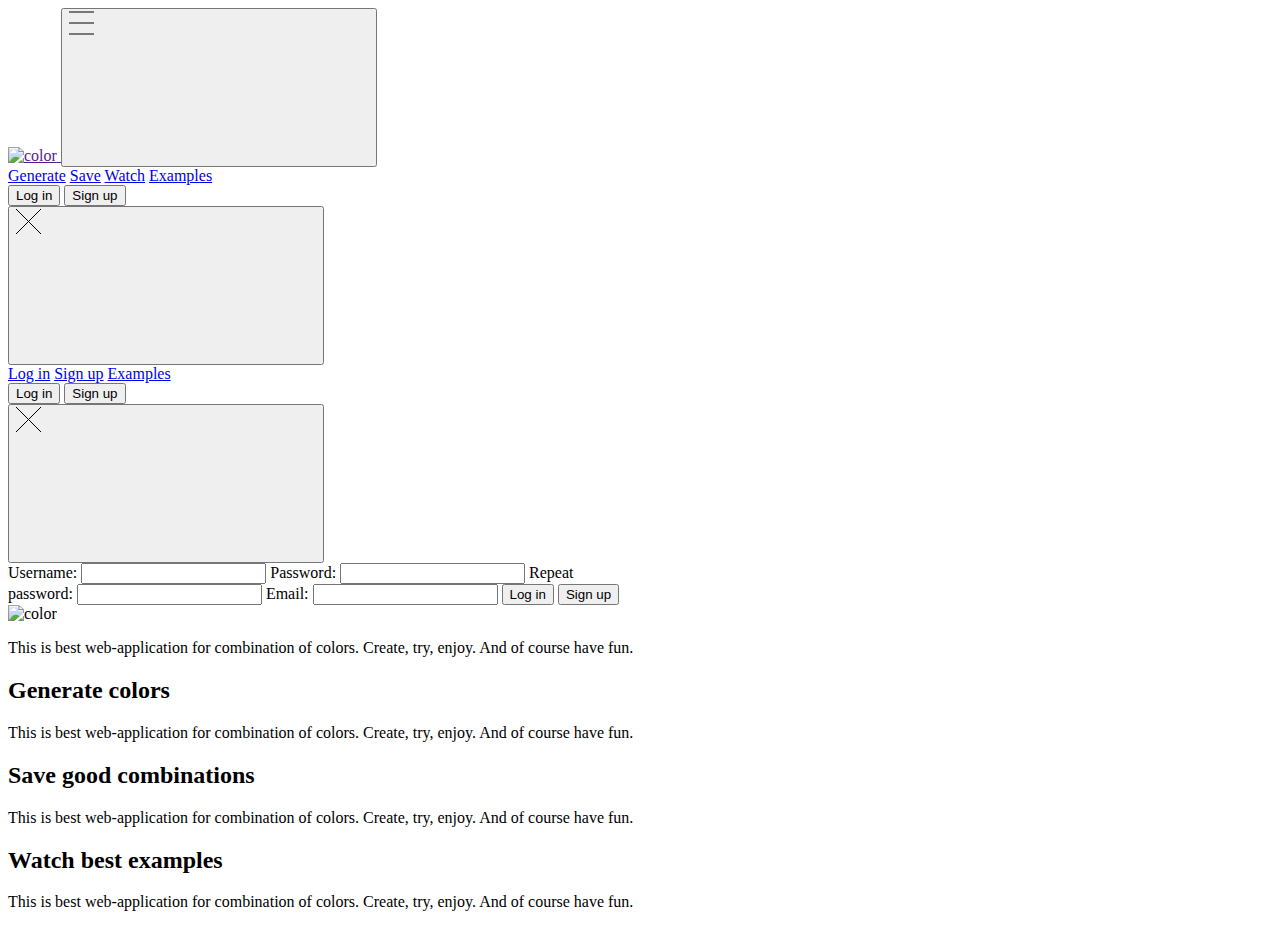
==== index.html @ 05c4ae04 "Add files via upload" ====
<!DOCTYPE html>
<html>
    <head>
        <meta charset="utf-8">
        <meta name="viewport" content="width=device-width, initial-scale=1.0">
        <title>Color Scheme</title>
        <link rel="stylesheet" href="css/styles.css">
    </head>
    <body>
        <header>
            <a href="">
                <img src="img/color.png" alt="color" class="logo">
            </a>
            <button class="hamburger phone">
                <svg>
                    <line x1="0" y1="1" x2="25" y2="1" style="stroke:black;"/>
                    <line x1="0" y1="12" x2="25" y2="12" style="stroke:black;"/>
                    <line x1="0" y1="23" x2="25" y2="23" style="stroke:black;"/>
                </svg>
            </button>  
            <nav class="desktop">
                <a class="button" href="#generate">Generate</a>
                <a class="button" href="#save">Save</a>
                <a class="button" href="#watch">Watch</a>
                <a class="button" href="examples.html">Examples</a>
            </nav>
            <div class="nav-buttons desktop">
                <button class="red button">Log in</button>
                <button class="blue button">Sign up</button>
            </div>
        </header>
        <div class="menu">
            <button>
                <svg>
                    <line x1="0" y1="0" x2="25" y2="25" style="stroke:black;"/>
                    <line x1="25" y1="0" x2="0" y2="25" style="stroke:black;"/>
                </svg>
            </button>
            <nav class="list">
                <a href="#">Log in</a>
                <a href="#">Sign up</a>
                <a href="examples.html">Examples</a>   
            </nav>
        </div>
        <form class="authentication" action="" method="post">
            <div class="form-nav">
                <div>
                    <button class="form-login">Log in</button>
                    <button class="form-signup">Sign up</button>
                </div>
                <button>
                    <svg>
                        <line x1="0" y1="0" x2="25" y2="25" style="stroke:black;"/>
                        <line x1="25" y1="0" x2="0" y2="25" style="stroke:black;"/>
                    </svg>
                </button>                
            </div>
            <label>Username: <input type="text"></label>
            <label>Password: <input type="password"></label>
            <label>Repeat <br>password: <input type="password"></label>
            <label>Email: <input type="email"></label>
            <button class="red button">Log in</button>
            <button class="blue button">Sign up</button>
        </form>
        <div class="dark-background"></div>
        <div id="main" class="page">
            <img class="main-logo" src="img/color.png" alt="color">
            <p>
                This is best web-application for combination of colors.
                Create, try, enjoy. And of course have fun.
            </p>

        </div>
        <div id="generate" class="page">
            <div class="gradient"></div>
            <div class="info">
                <h2><a>Generate colors</a></h2>
                <p>
                    This is best web-application for combination of colors.
                    Create, try, enjoy. And of course have fun.
                </p>
            </div>
        </div>
        <div id="save" class="page">
            <div class="gradient"></div>
            <div class="info">
                <h2><a>Save good combinations</a></h2>
                <p>
                    This is best web-application for combination of colors.
                    Create, try, enjoy. And of course have fun.
                </p>
            </div>
        </div>
        <div id="watch" class="page">
            <div class="gradient"></div>
            <div class="info">
                <h2><a>Watch best examples</a></h2>
                <p>
                    This is best web-application for combination of colors.
                    Create, try, enjoy. And of course have fun.
                </p>
            </div>
        </div>
        
    </body>
</html>
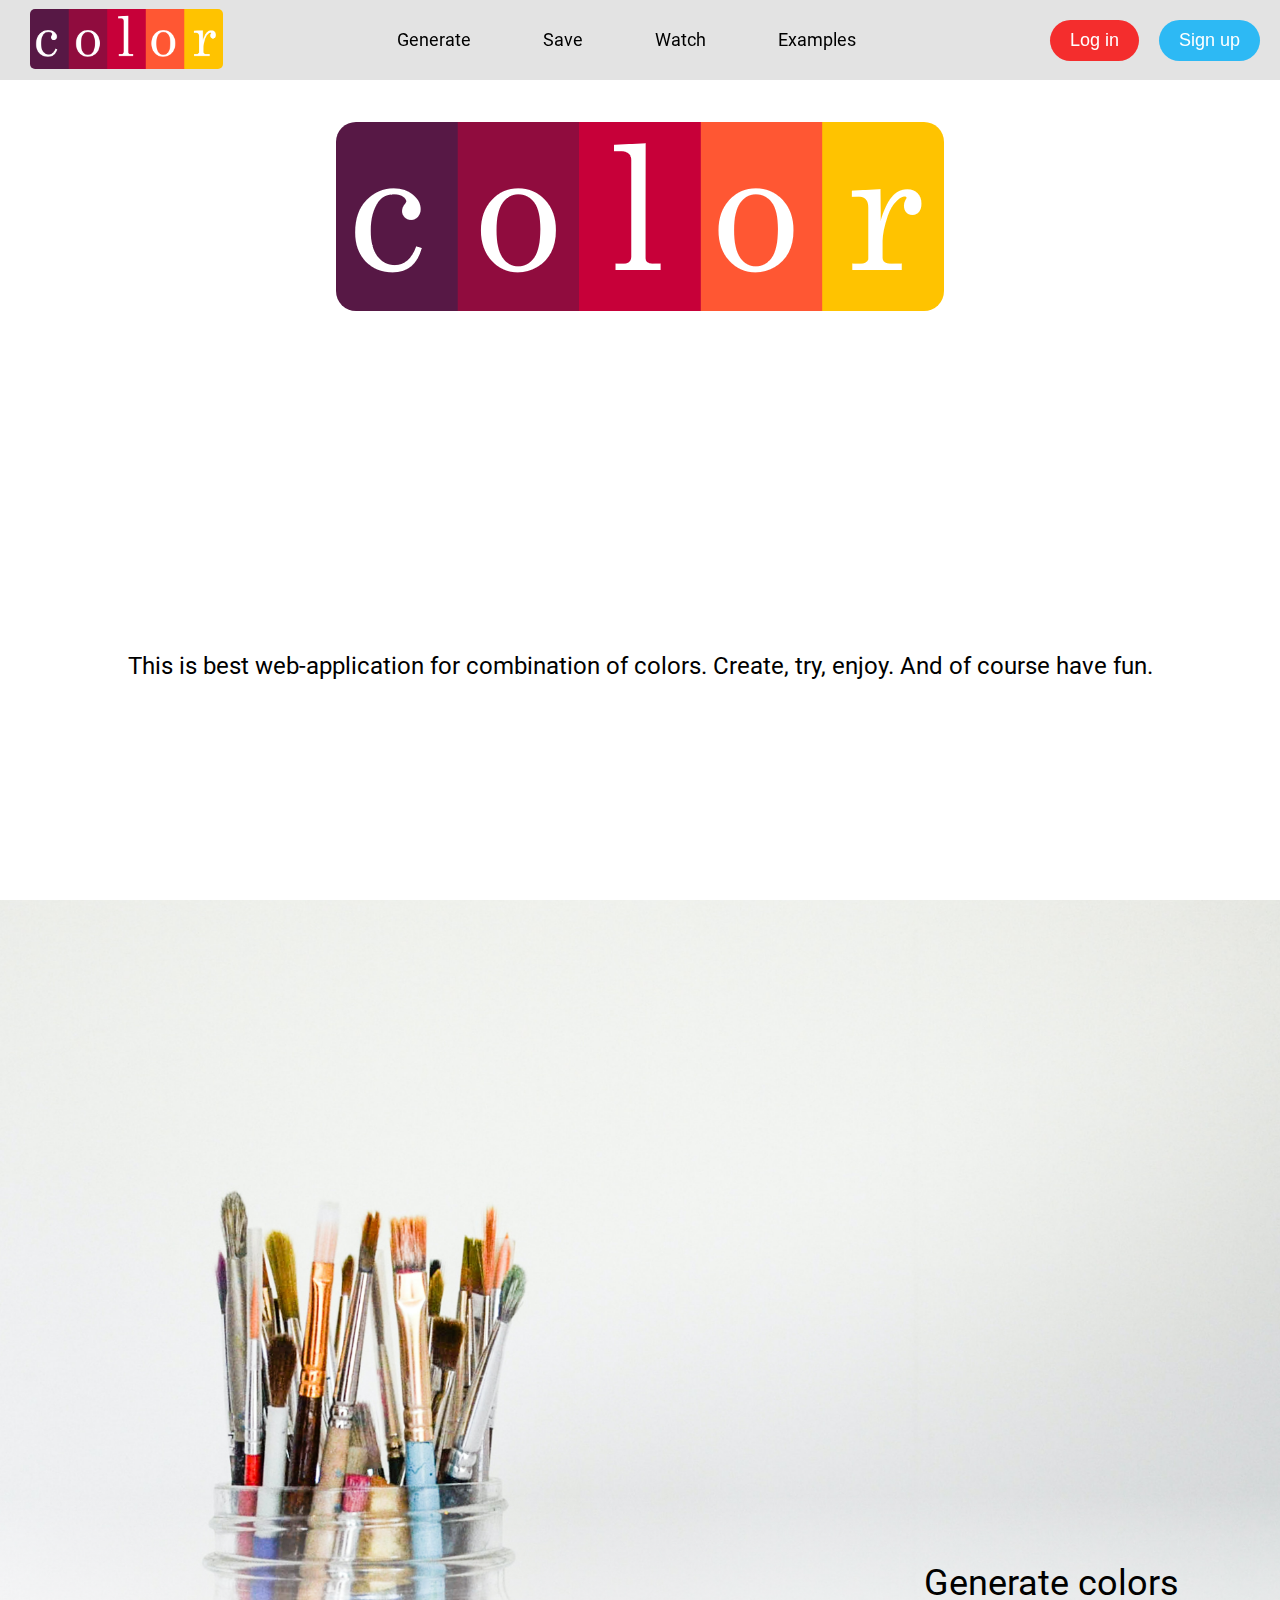
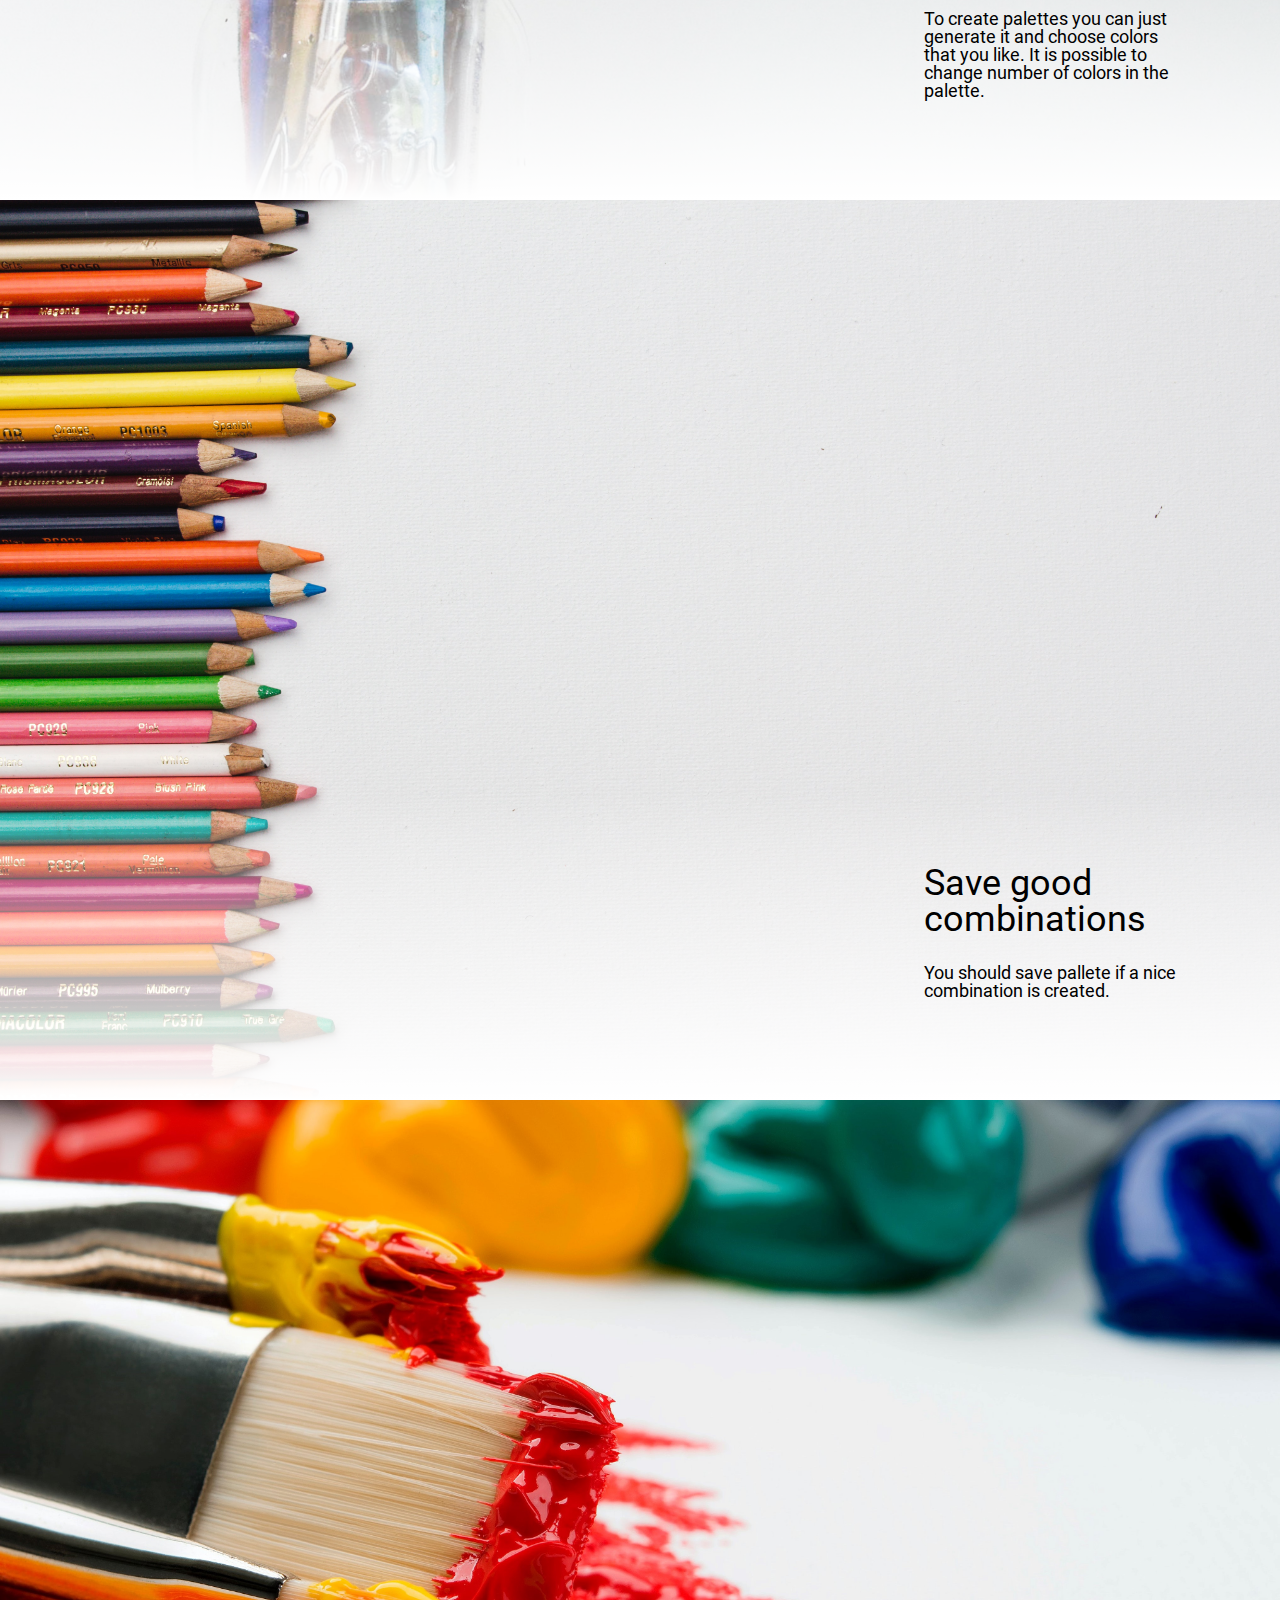
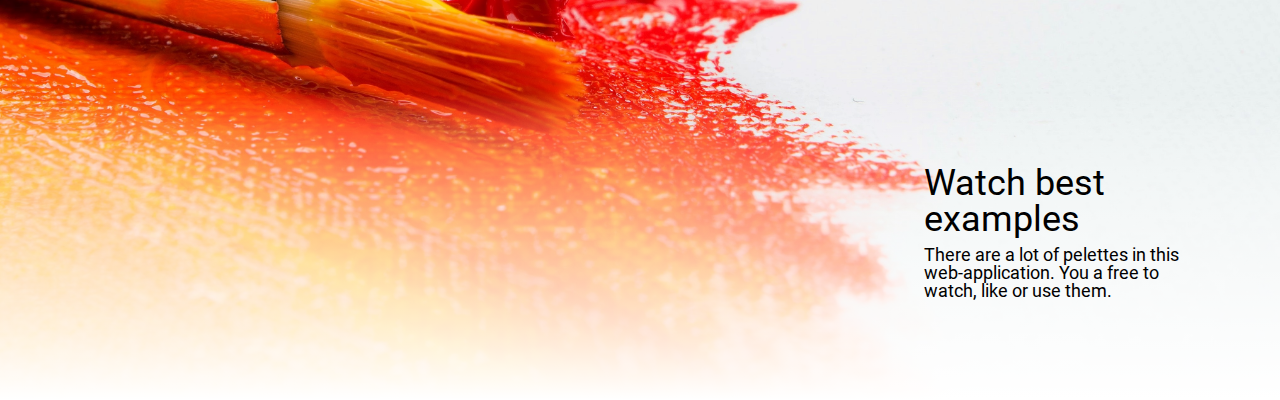
==== commit 1af328ca: "js" ====
--- a/index.html
+++ b/index.html
@@ -25,30 +25,30 @@
                 <a class="button" href="examples.html">Examples</a>
             </nav>
             <div class="nav-buttons desktop">
-                <button class="red button">Log in</button>
-                <button class="blue button">Sign up</button>
+                <button class="red button login-form">Log in</button>
+                <button class="blue button signup-form">Sign up</button>
             </div>
         </header>
         <div class="menu">
-            <button>
+            <button class="close">
                 <svg>
                     <line x1="0" y1="0" x2="25" y2="25" style="stroke:black;"/>
                     <line x1="25" y1="0" x2="0" y2="25" style="stroke:black;"/>
                 </svg>
             </button>
             <nav class="list">
-                <a href="#">Log in</a>
-                <a href="#">Sign up</a>
+                <a href="#" class="login-form">Log in</a>
+                <a href="#" class="signup-form">Sign up</a>
                 <a href="examples.html">Examples</a>   
             </nav>
         </div>
         <form class="authentication" action="" method="post">
             <div class="form-nav">
                 <div>
-                    <button class="form-login">Log in</button>
-                    <button class="form-signup">Sign up</button>
+                    <button type="button" class="form-login">Log in</button>
+                    <button type="button" class="form-signup">Sign up</button>
                 </div>
-                <button>
+                <button type="button" class="close">
                     <svg>
                         <line x1="0" y1="0" x2="25" y2="25" style="stroke:black;"/>
                         <line x1="25" y1="0" x2="0" y2="25" style="stroke:black;"/>
@@ -57,10 +57,10 @@
             </div>
             <label>Username: <input type="text"></label>
             <label>Password: <input type="password"></label>
-            <label>Repeat <br>password: <input type="password"></label>
-            <label>Email: <input type="email"></label>
-            <button class="red button">Log in</button>
-            <button class="blue button">Sign up</button>
+            <label class="signup">Repeat <br>password: <input type="password"></label>
+            <label class="signup"><span>Email: </span><input type="email"></label>
+            <button class="red button login">Log in</button>
+            <button class="blue button signup">Sign up</button>
         </form>
         <div class="dark-background"></div>
         <div id="main" class="page">
@@ -76,8 +76,8 @@
             <div class="info">
                 <h2><a>Generate colors</a></h2>
                 <p>
-                    This is best web-application for combination of colors.
-                    Create, try, enjoy. And of course have fun.
+                    To create palettes you can just generate it and choose colors that you like.
+                    It is possible to change number of colors in the palette.
                 </p>
             </div>
         </div>
@@ -86,8 +86,7 @@
             <div class="info">
                 <h2><a>Save good combinations</a></h2>
                 <p>
-                    This is best web-application for combination of colors.
-                    Create, try, enjoy. And of course have fun.
+                    You should save pallete if a nice combination is created.                    
                 </p>
             </div>
         </div>
@@ -96,11 +95,11 @@
             <div class="info">
                 <h2><a>Watch best examples</a></h2>
                 <p>
-                    This is best web-application for combination of colors.
-                    Create, try, enjoy. And of course have fun.
+                    There are a lot of pelettes in this web-application. 
+                    You a free to watch, like or use them.
                 </p>
             </div>
         </div>
-        
+        <script src="index.js"></script>
     </body>
 </html>--- a/css/styles.css
+++ b/css/styles.css
@@ -0,0 +1,344 @@
+html, body, div, span, applet, object, iframe,
+h1, h2, h3, h4, h5, h6, p, blockquote, pre,
+a, abbr, acronym, address, big, cite, code,
+del, dfn, em, img, ins, kbd, q, s, samp,
+small, strike, strong, sub, sup, tt, var,
+b, u, i, center,
+dl, dt, dd, ol, ul, li,
+fieldset, form, label, legend,
+table, caption, tbody, tfoot, thead, tr, th, td,
+article, aside, canvas, details, embed, 
+figure, figcaption, footer, header, hgroup, 
+menu, nav, output, ruby, section, summary,
+time, mark, audio, video {
+	margin: 0;
+	padding: 0;
+	border: 0;
+	font-size: 100%;
+	font: inherit;
+	vertical-align: baseline;
+}
+/* HTML5 display-role reset for older browsers */
+article, aside, details, figcaption, figure, 
+footer, header, hgroup, menu, nav, section {
+	display: block;
+}
+body {
+	line-height: 1;
+}
+ol, ul {
+	list-style: none;
+}
+blockquote, q {
+	quotes: none;
+}
+blockquote:before, blockquote:after,
+q:before, q:after {
+	content: '';
+	content: none;
+}
+table {
+	border-collapse: collapse;
+	border-spacing: 0;
+}
+
+
+@keyframes smaller {
+	50% {
+		transform: scale(0.95);
+	}
+	100% {
+		transform: scale(1);
+	}
+}
+@font-face {
+	font-family: 'Roboto'; 
+	src: url('../fonts/Roboto-Regular.ttf'); 
+}
+body{
+	font-family: Roboto, serif;
+}
+a{ 
+	color: #000000;
+	text-decoration: none;
+}
+button{
+	background: none;
+	border: none;
+}
+svg{
+	width: 25px;
+	height: 25px;
+	cursor: pointer;
+}
+.center{
+	display: flex;
+    justify-content: center;
+	align-items: center;
+}
+
+header {
+	position: fixed;
+	top: 0;
+    display: flex;
+    justify-content: space-between;
+	align-items: center;
+	flex-wrap: wrap;
+    width: 100%;
+    height: 80px;
+    background-color: rgba(200, 200, 200, 0.5);
+	z-index: 2;
+}
+.logo{
+	height: 60px;
+	margin-left: 30px;
+	border-radius: 5px;
+}
+.hamburger{
+	display: none;
+	margin-right: 5px;
+}
+header nav{
+	width: 500px;
+	display: flex;
+	justify-content: space-between;
+}
+
+.button{	
+	padding: 10px 20px;
+	border: none;
+	border-radius: 25px;
+	transition-duration: 0.4s;
+    cursor: pointer;
+	font-size: 18px;
+}
+.button:active{
+	animation: smaller 0.35s;
+}
+.button:hover{
+	background-color: rgba(0, 0, 0, 0.1);
+}
+.red{
+	color: white;
+	background-color: #F42D2D;
+}
+.red:hover{
+	background-color: #c52c2c;
+}
+.blue{
+	color: white;
+	background-color: #2DB9F4;
+}
+.blue:hover{
+	background-color: #2394c5;
+}
+.nav-buttons{
+	width: 250px;
+	display: flex;
+	justify-content: space-evenly;
+}
+
+form{
+	position: fixed;
+	left: 50%;
+    top: 50%;
+    transform: translate(-50%, -50%);
+	width: fit-content;
+	display: none;
+	flex-direction: column;
+	align-items: center;
+	background-color: white;
+	border: 1px solid black;
+	border-radius: 28px;
+	z-index: 4;
+	font-size: 1.125em;
+}
+form > label:first-child{
+	margin-top: 25px;
+}
+form .button{
+	margin-bottom: 15px;
+}
+.form-nav{
+	display: flex;
+	margin: 20px;
+	width: 80%;
+	transform: translateX(5%);
+	justify-content: space-between;
+}
+form button{
+	background: none;
+	border: none;
+	cursor: pointer;
+	font-size: 18px;
+}
+.form-signup{
+	padding: 5px;
+	border-bottom: 2px solid #2DB9F4;
+}
+.form-login{
+	margin-right: 20px;
+	padding: 5px;
+	border-bottom: 2px solid #F42D2D;
+}
+input{
+	padding-left: 10px;
+	height: 40px;
+	width: 180px;
+	font-size: inherit;
+	border: 1.5px solid black;
+	border-radius: 5px;
+}
+label{
+	margin: 15px 40px;
+	width: 300px;
+	display: flex;
+	justify-content: space-between;
+	align-items: center;
+}
+.dark-background{
+	display: none;
+	position: fixed;
+	width: 100%;
+	height: 100vh;
+	background-color: rgba(0, 0, 0, 0.3);
+	z-index: 3;
+}
+
+.menu{
+	display: none;
+	grid-template: 50px 1fr / 1fr 50px;
+	width: 60%;
+	height: 100vh;
+	position: fixed;
+	background-color: white;
+	top: 0;
+	right: 0;
+	z-index: 4;
+}
+.menu button{
+	grid-column-start: 2;
+}
+.menu .list{
+	font-size: 18px;
+	display: flex;
+	flex-direction: column;
+	margin-left: 30px;
+}
+.menu .list a{
+	margin: 0.75em 0;
+}
+
+.main-logo{
+	border-radius: 20px;
+}
+#main{
+	display: flex;
+	flex-flow: column;
+	align-items: center;
+	justify-content: space-around;
+}
+.page{
+	width: 100%;
+	height: 100vh;
+	position: relative;
+	background-image: none;
+	background-position: center;
+	background-repeat: no-repeat;
+	background-size: cover;
+}
+#generate{
+	background-image: url(../img/page1.jpg);
+}
+#save{
+	background-image: url(../img/page2.jpg);
+}
+#watch{
+	background-image: url(../img/page3.jpg);
+}
+.gradient{
+	position: absolute;
+	width: inherit;
+	height: inherit;
+	background: linear-gradient(rgba(255, 255, 255, 0) 66%, 80%, white);
+}
+#main p{
+	font-size: 1.5em;
+	margin: 100px;
+	text-align: center;
+}
+.page h2{
+	font-size: 2.25em;
+}
+.page a{
+	cursor: pointer;
+}
+.page p{
+	font-size: 1.125em;
+}
+.info{
+	position: absolute;
+	right: 100px;
+	bottom: 100px;
+	display: flex;
+	flex-flow: column;
+	justify-content: space-between;
+	width: 20%;
+	height: 15vh;
+}
+.phone{
+    display: none;
+}
+
+@media screen and (max-width:600px){
+	.desktop{
+        display: none;
+    }
+	.phone{
+		display: unset;
+	}
+	.main-logo{
+		width: 95%;
+	}
+	#main p{
+		margin: 30px
+	}
+	.gradient{
+		background: linear-gradient(rgba(255, 255, 255, 0) 55%, 70%, white);
+	}
+	.authentication{
+		border:none;
+		border-radius: 0;
+		width: 100%;
+		height: 100vh;
+	}
+	label{
+		margin-left: 10px;
+		margin-right: 10px;
+		justify-content: space-around;
+		width:calc(95vw - 20px);
+	}
+	label span {
+		min-width: 80px;
+	}
+	label input{
+		width: 50vw;
+	}
+
+	#generate{
+		background-image: url(../img/phone-page1.jpg);
+	}
+	#save{
+		background-image: url(../img/phone-page2.jpg);
+	}
+	#watch{
+		background-image: url(../img/phone-page3.jpg);
+	}
+	.info{
+		text-align: center;
+		width: 100%;
+		top: 100px;
+		right: 0;
+		height: 80vh;
+	}
+}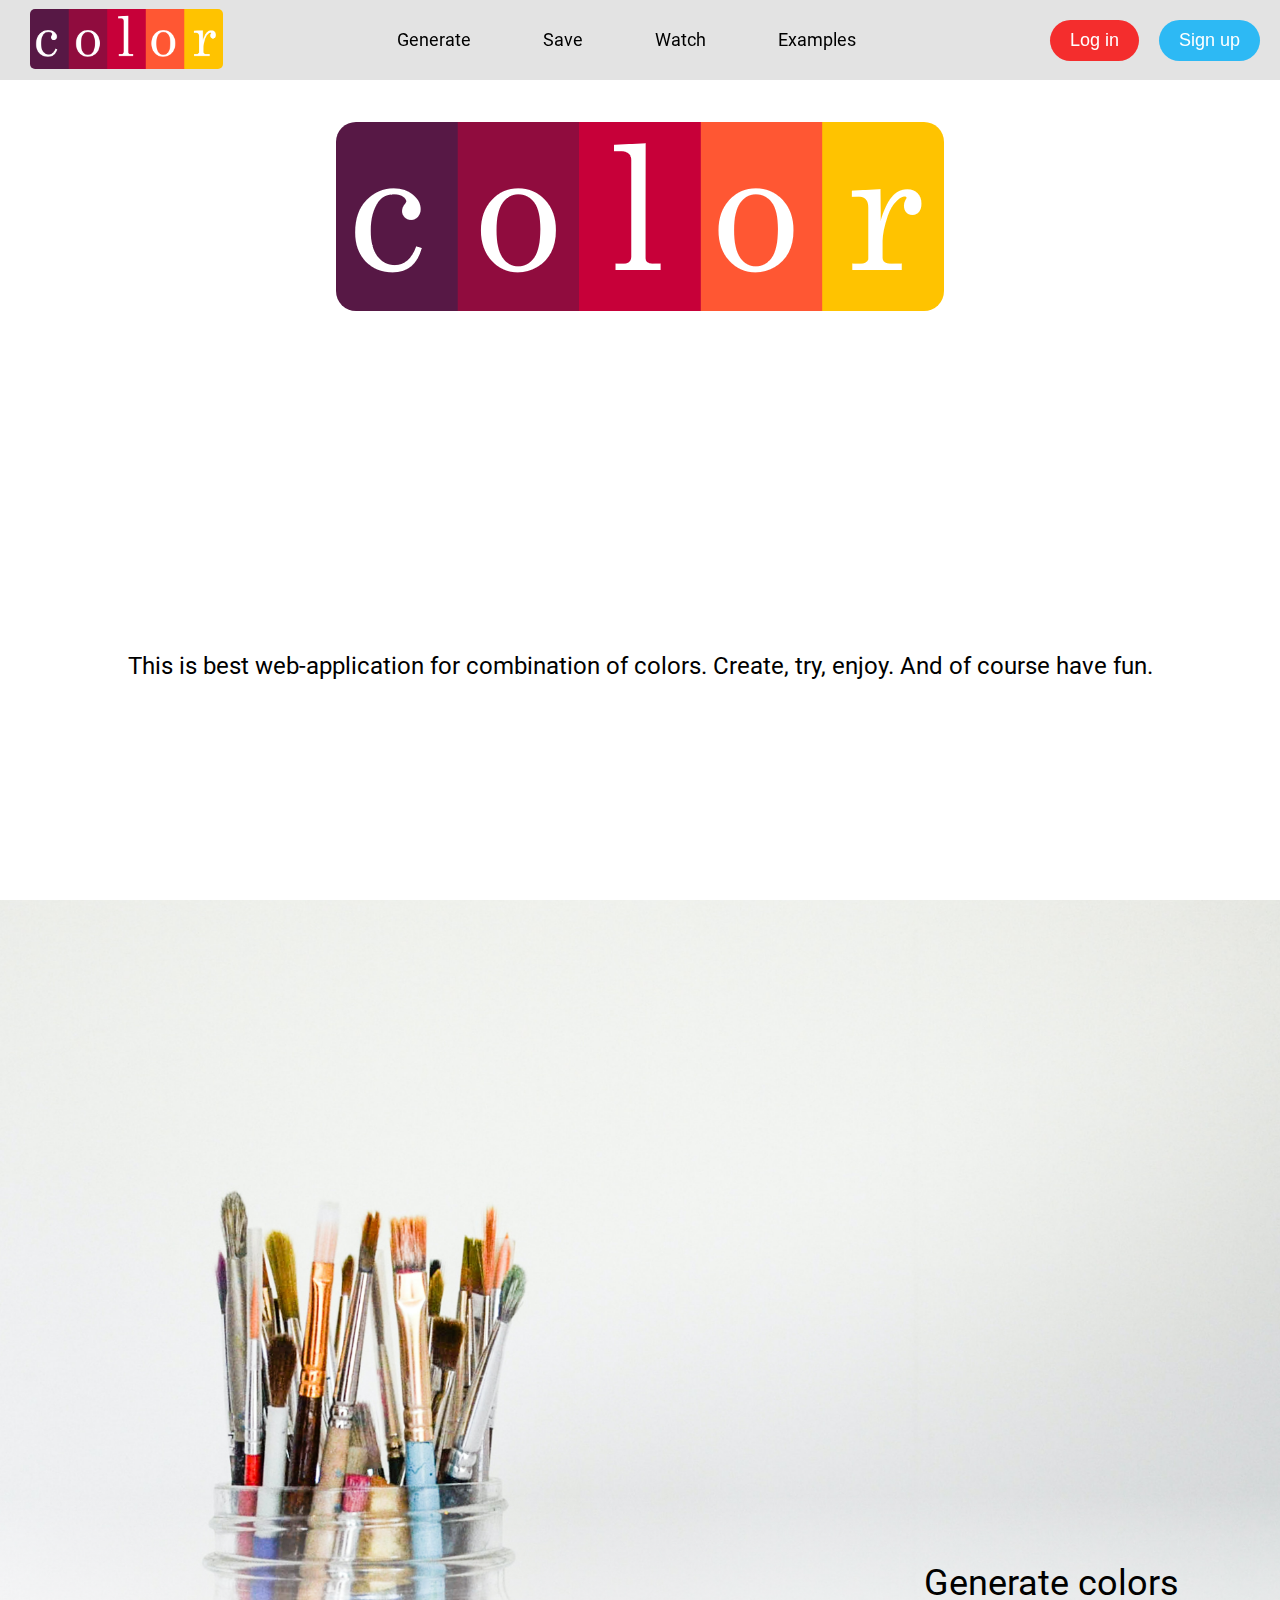
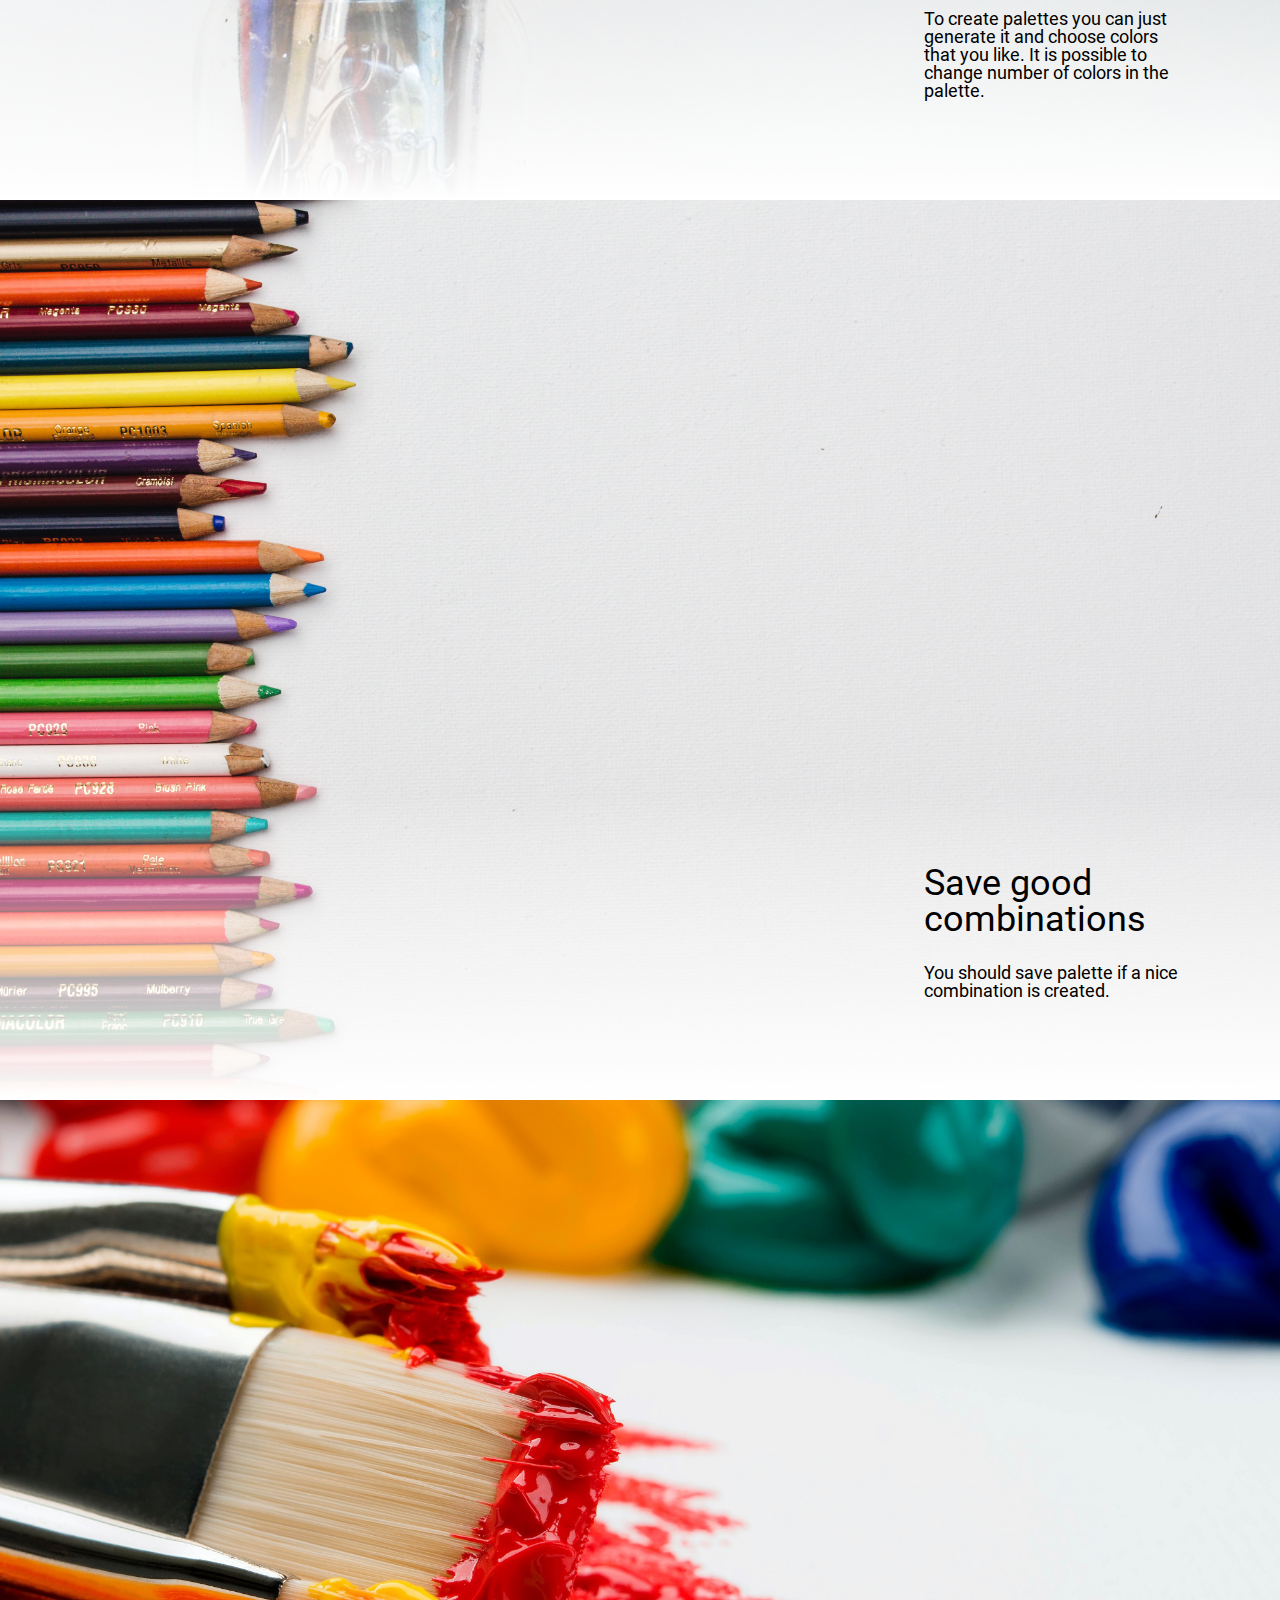
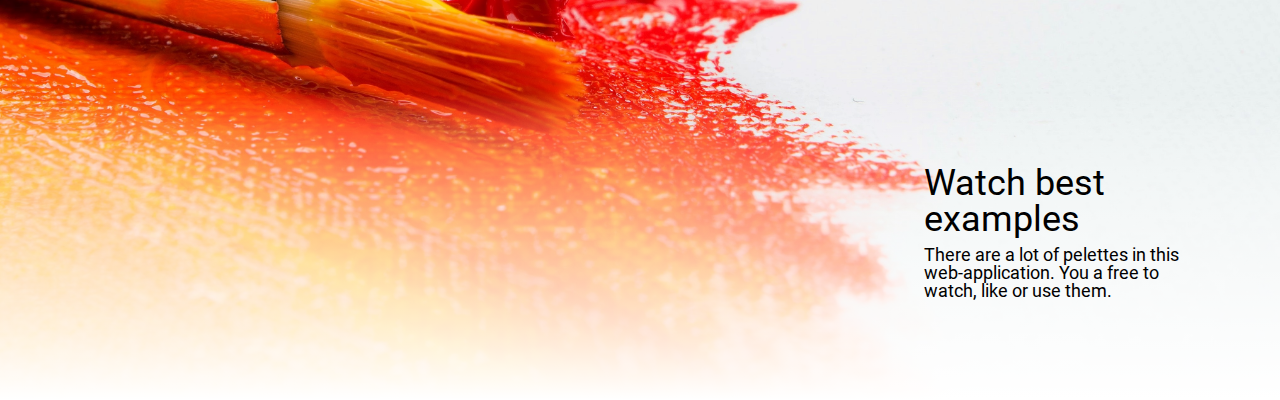
==== commit 57e559e9: "optimization" ====
--- a/index.html
+++ b/index.html
@@ -18,7 +18,7 @@
                     <line x1="0" y1="23" x2="25" y2="23" style="stroke:black;"/>
                 </svg>
             </button>  
-            <nav class="desktop">
+            <nav class="desktop header-nav">
                 <a class="button" href="#generate">Generate</a>
                 <a class="button" href="#save">Save</a>
                 <a class="button" href="#watch">Watch</a>
@@ -55,10 +55,10 @@
                     </svg>
                 </button>                
             </div>
-            <label>Username: <input type="text"></label>
-            <label>Password: <input type="password"></label>
-            <label class="signup">Repeat <br>password: <input type="password"></label>
-            <label class="signup"><span>Email: </span><input type="email"></label>
+            <label class="input-label">Username: <input type="text"></label>
+            <label class="input-label">Password: <input type="password"></label>
+            <label class="signup input-label">Repeat <br>password: <input type="password"></label>
+            <label class="signup input-label"><span>Email: </span><input type="email"></label>
             <button class="red button login">Log in</button>
             <button class="blue button signup">Sign up</button>
         </form>
@@ -86,7 +86,7 @@
             <div class="info">
                 <h2><a>Save good combinations</a></h2>
                 <p>
-                    You should save pallete if a nice combination is created.                    
+                    You should save palette if a nice combination is created.                    
                 </p>
             </div>
         </div>
--- a/css/styles.css
+++ b/css/styles.css
@@ -77,7 +77,7 @@
 	align-items: center;
 }
 
-header {
+header{
 	position: fixed;
 	top: 0;
     display: flex;
@@ -98,7 +98,7 @@
 	display: none;
 	margin-right: 5px;
 }
-header nav{
+.header-nav{
 	width: 500px;
 	display: flex;
 	justify-content: space-between;
@@ -166,20 +166,16 @@
 	transform: translateX(5%);
 	justify-content: space-between;
 }
-form button{
-	background: none;
-	border: none;
-	cursor: pointer;
-	font-size: 18px;
-}
 .form-signup{
 	padding: 5px;
 	border-bottom: 2px solid #2DB9F4;
+	font-size: 18px;
 }
 .form-login{
 	margin-right: 20px;
 	padding: 5px;
 	border-bottom: 2px solid #F42D2D;
+	font-size: 18px;
 }
 input{
 	padding-left: 10px;
@@ -199,6 +195,7 @@
 .dark-background{
 	display: none;
 	position: fixed;
+	top: 0;
 	width: 100%;
 	height: 100vh;
 	background-color: rgba(0, 0, 0, 0.3);
@@ -216,7 +213,7 @@
 	right: 0;
 	z-index: 4;
 }
-.menu button{
+.menu .close{
 	grid-column-start: 2;
 }
 .menu .list{
@@ -289,6 +286,22 @@
 .phone{
     display: none;
 }
+.red-like{
+	display: none;
+}
+.palette{
+	border: 1px solid gray;
+	border-radius: 27px;
+}
+.palette1{
+    background: linear-gradient(to right, red 20%, yellow 20% 40%, green 40% 60%, blue 60% 80%, purple 80%);
+}
+.palette2{
+    background: linear-gradient(to right, #e63946 20%, #f1faee 20% 40%, #a8dadc 40% 60%, #457b9d 60% 80%, #1d3557 80%);
+}
+.palette3{
+    background: linear-gradient(to right, #f4f1de 20%, #e07a5f 20% 40%, #3d405b 40% 60%, #81b29a 60% 80%, #f2cc8f 80%);
+}
 
 @media screen and (max-width:600px){
 	.desktop{
@@ -316,12 +329,12 @@
 		margin-left: 10px;
 		margin-right: 10px;
 		justify-content: space-around;
-		width:calc(95vw - 20px);
-	}
-	label span {
+		width: calc(95vw - 20px);
+	}
+	.input-label span{
 		min-width: 80px;
 	}
-	label input{
+	.input-label input{
 		width: 50vw;
 	}
 
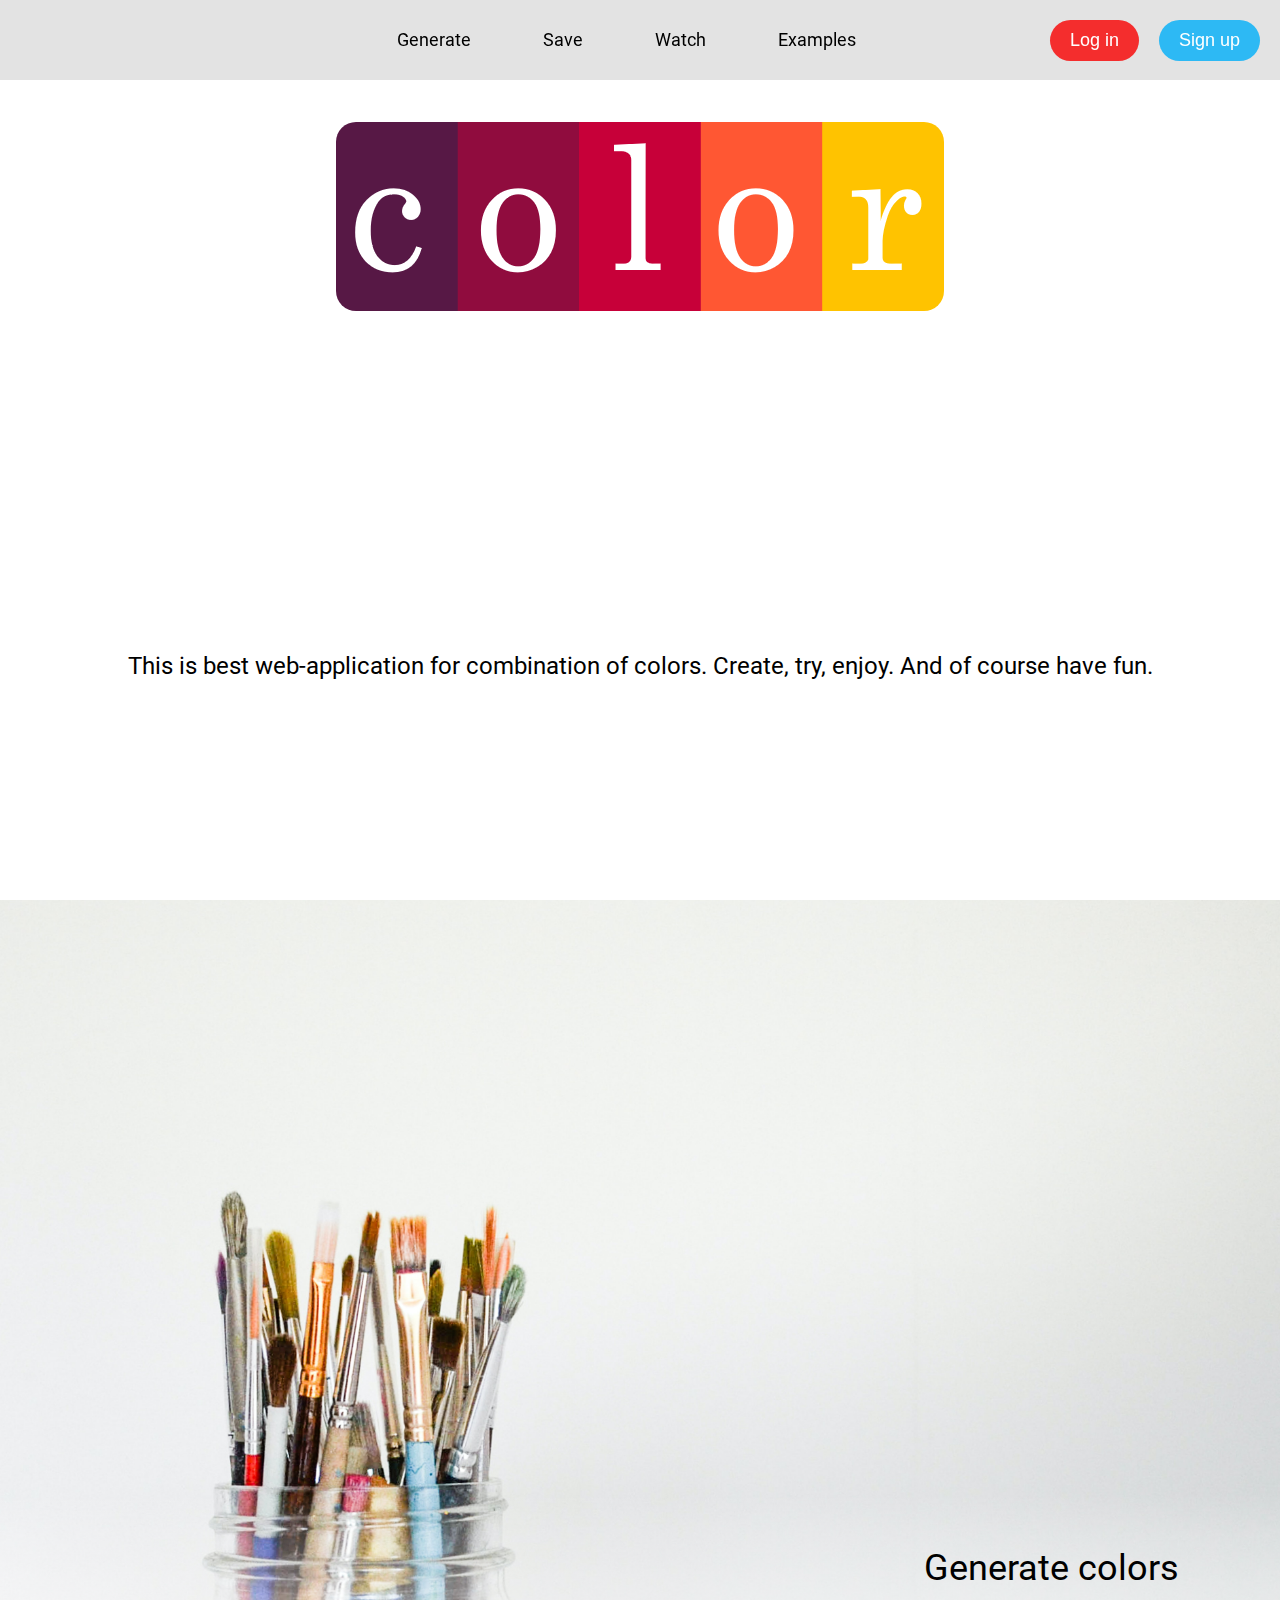
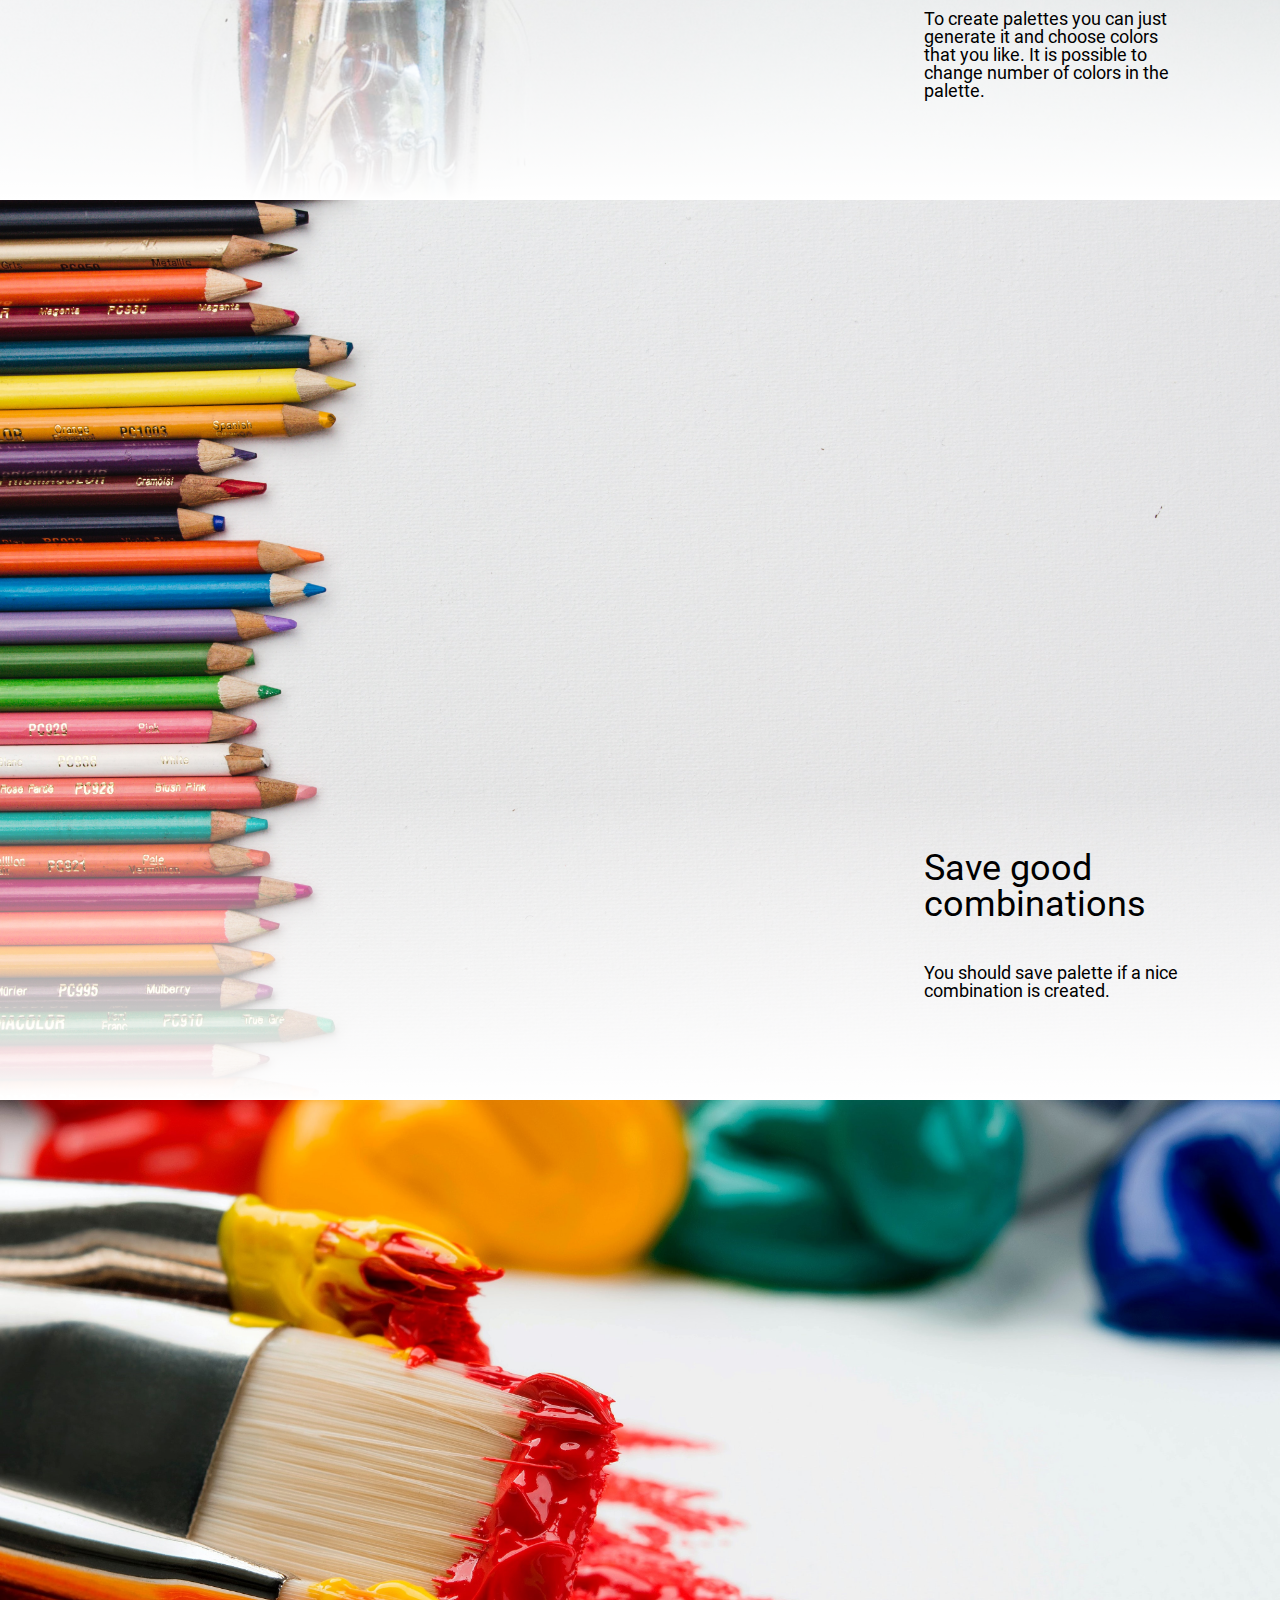
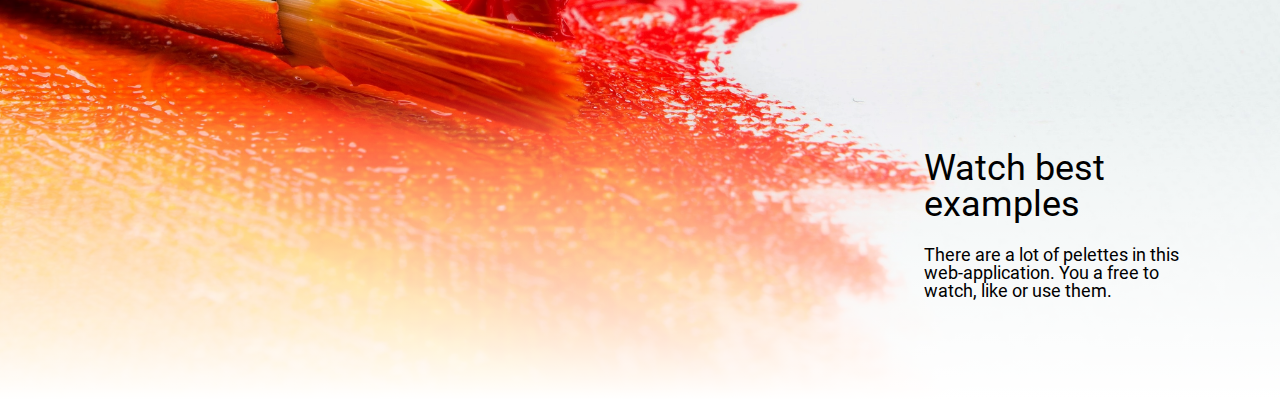
==== commit 0cbe06ad: "js added" ====
--- a/index.html
+++ b/index.html
@@ -3,14 +3,16 @@
     <head>
         <meta charset="utf-8">
         <meta name="viewport" content="width=device-width, initial-scale=1.0">
+        <link rel="shortcut icon" href="#">
         <title>Color Scheme</title>
         <link rel="stylesheet" href="css/styles.css">
+        <link rel="stylesheet" href="css/create.css">
+        <link rel="stylesheet" href="css/examples.css">
+        <link rel="stylesheet" href="css/saved.css">
     </head>
-    <body>
+    <body style="visibility:hidden">
         <header>
-            <a href="">
-                <img src="img/color.png" alt="color" class="logo">
-            </a>
+            <a href="#" class="logo no-logo index-route"></a>
             <button class="hamburger phone">
                 <svg>
                     <line x1="0" y1="1" x2="25" y2="1" style="stroke:black;"/>
@@ -19,87 +21,194 @@
                 </svg>
             </button>  
             <nav class="desktop header-nav">
-                <a class="button" href="#generate">Generate</a>
-                <a class="button" href="#save">Save</a>
-                <a class="button" href="#watch">Watch</a>
-                <a class="button" href="examples.html">Examples</a>
+                <a class="button index-route" href="#generate">Generate</a>
+                <a class="button index-route" href="#save">Save</a>
+                <a class="button index-route" href="#watch">Watch</a>
+                <a class="button examples-route" href="#">Examples</a>
             </nav>
             <div class="nav-buttons desktop">
-                <button class="red button login-form">Log in</button>
-                <button class="blue button signup-form">Sign up</button>
-            </div>
-        </header>
+                <button class="red button login-open">Log in</button>
+                <button class="blue button signup-open">Sign up</button>
+            </div>
+            <button class="hello desktop">
+                Hello, Username
+            </button>
+        </header>      
+        <nav class="desktop main-functions-nav">
+            <a class="button center create-route" href="#">Generate</a>   
+            <a class="button center saved-route" href="#">Saved</a>   
+            <a class="button center examples-route" href="#">Examples</a> 
+            <a class="button center exit" href="#">Exit</a> 
+        </nav>
         <div class="menu">
-            <button class="close">
+            <button class="close close-menu">
                 <svg>
                     <line x1="0" y1="0" x2="25" y2="25" style="stroke:black;"/>
                     <line x1="25" y1="0" x2="0" y2="25" style="stroke:black;"/>
                 </svg>
             </button>
             <nav class="list">
-                <a href="#" class="login-form">Log in</a>
-                <a href="#" class="signup-form">Sign up</a>
-                <a href="examples.html">Examples</a>   
+                <a href="#" class="login-open no-auth-display">Log in</a>
+                <a href="#" class="signup-open no-auth-display">Sign up</a>
+                <a class="display-save-form only-create auth-display" href="#">Save</a> 
+                <a class="add-color only-create auth-display" href="#">Add color</a> 
+                <a class="delete-color only-create auth-display" href="#">Delete color</a>
+                <a class="create-route auth-display" href="#">Generate</a>
+                <a class="saved-route auth-display" href="#">Saved</a>
+                <a class="examples-route" href="#">Examples</a>
+                <a class="exit auth-display" href="#">Exit</a>
             </nav>
         </div>
+
         <form class="authentication" action="" method="post">
             <div class="form-nav">
                 <div>
-                    <button type="button" class="form-login">Log in</button>
-                    <button type="button" class="form-signup">Sign up</button>
-                </div>
-                <button type="button" class="close">
+                    <button type="button" class="form-login login-open">Log in</button>
+                    <button type="button" class="form-signup signup-open">Sign up</button>
+                </div>
+                <button type="button" class="close close-form">
                     <svg>
                         <line x1="0" y1="0" x2="25" y2="25" style="stroke:black;"/>
                         <line x1="25" y1="0" x2="0" y2="25" style="stroke:black;"/>
                     </svg>
                 </button>                
             </div>
-            <label class="input-label">Username: <input type="text"></label>
-            <label class="input-label">Password: <input type="password"></label>
-            <label class="signup input-label">Repeat <br>password: <input type="password"></label>
-            <label class="signup input-label"><span>Email: </span><input type="email"></label>
-            <button class="red button login">Log in</button>
-            <button class="blue button signup">Sign up</button>
+            <label class="form-label input-label">Username: <input type="text"></label>
+            <label class="form-label input-label">Password: <input type="password"></label>
+            <label class="form-label signup input-label">Repeat <br>password: <input type="password"></label>
+            <label class="form-label signup input-label"><span>Email: </span><input type="email"></label>
+            <button type="button" class="red button login request-login">Log in</button>
+            <button type="button" class="blue button signup request-signup">Sign up</button>
         </form>
+        <form class="save-palette-form" action="" method="post">
+            <label class="form-label input-label">Name: <input type="text"></label>
+            <button type="button" class="blue button">Save</button>
+        </form>
+        <form class="delete-palette-form" action="" method="post">
+            <label class="form-label no-input">Delete?</label>
+            <div>
+                <button type="button" class="red button choice-button">Yes</button>
+                <button type="button" class="blue button choice-button">No</button>
+            </div>
+        </form>
+
         <div class="dark-background"></div>
-        <div id="main" class="page">
-            <img class="main-logo" src="img/color.png" alt="color">
-            <p>
-                This is best web-application for combination of colors.
-                Create, try, enjoy. And of course have fun.
-            </p>
+        <div class="index main-content">
+            <div id="main" class="page">
+                <img class="main-logo" src="img/color.png" alt="color">
+                <p>
+                    This is best web-application for combination of colors.
+                    Create, try, enjoy. And of course have fun.
+                </p>
+            </div>
+            <div id="generate" class="page">
+                <div class="gradient"></div>
+                <div class="info">
+                    <h2><a>Generate colors</a></h2>
+                    <p>
+                        To create palettes you can just generate it and choose colors that you like.
+                        It is possible to change number of colors in the palette.
+                    </p>
+                </div>
+            </div>
+            <div id="save" class="page">
+                <div class="gradient"></div>
+                <div class="info">
+                    <h2><a>Save good combinations</a></h2>
+                    <p>
+                        You should save palette if a nice combination is created.                    
+                    </p>
+                </div>
+            </div>
+            <div id="watch" class="page">
+                <div class="gradient"></div>
+                <div class="info">
+                    <h2><a>Watch best examples</a></h2>
+                    <p>
+                        There are a lot of pelettes in this web-application. 
+                        You a free to watch, like or use them.
+                    </p>
+                </div>
+            </div>
+        </div>
+        <div class="examples main main-content">
+            <div class="center">
+                <article>
+                    <div class="palette"></div>
+                    <span></span>
+                    <button class="like-margin">
+                        <svg>
+                            <g>
+                                <path d="M12 21.638h-.014C9.403 21.59 1.95 14.856 1.95 8.478c0-3.064 2.525-5.754 5.403-5.754 2.29 0 3.83 1.58 4.646 2.73.814-1.148 2.354-2.73 4.645-2.73 2.88 0 5.404 2.69 5.404 5.755 0 6.376-7.454 13.11-10.037 13.157H12zM7.354 4.225c-2.08 0-3.903 1.988-3.903 4.255 0 5.74 7.034 11.596 8.55 11.658 1.518-.062 8.55-5.917 8.55-11.658 0-2.267-1.823-4.255-3.903-4.255-2.528 0-3.94 2.936-3.952 2.965-.23.562-1.156.562-1.387 0-.014-.03-1.425-2.965-3.954-2.965z"></path>
+                            </g>
+                        </svg>
+                        <svg class="red-like">
+                            <g fill="red">
+                                <path d="M12 21.638h-.014C9.403 21.59 1.95 14.856 1.95 8.478c0-3.064 2.525-5.754 5.403-5.754 2.29 0 3.83 1.58 4.646 2.73.814-1.148 2.354-2.73 4.645-2.73 2.88 0 5.404 2.69 5.404 5.755 0 6.376-7.454 13.11-10.037 13.157H12z"></path>
+                            </g>
+                        </svg>
+                    </button>   
+                </article>
+            </div>
+        </div>
+        <main class="main main-content create">
+            <div class="palette desktop create-palette"></div>
+            <div class="action desktop">
+                <button class="button generate-palette">Generate</button>
+                <button class="button display-save-form">Save</button>
+                <button class="button add-color">Add color</button>
+                <button class="button delete-color">Delete color</button>                
+            </div>
+            <div class="palette-bottom">
+                <div class="options">
+                    <button class="button block-color">Block</buton>
+                    <button class="button copy-color">Copy</button>
+                    <label class="button change-color center"><input type="color" class="hidden-color-input">Change</label>
+                </div>
+            </div>
+            <h2>
+                <button class="button phone generate-palette">Generate</button>
+            </h2>
+        </main>
+        <div class="saved-palettes-list main saved main-content">
+            <article>
+                <div class="palette palette1 saved-palette"></div>
+                <button class="cross deleting-form">
+                    <svg>
+                        <line x1="0" y1="0" x2="25" y2="25" style="stroke:black;"/>
+                        <line x1="25" y1="0" x2="0" y2="25" style="stroke:black;"/>
+                    </svg>
+                </button>
+                <div class="info-and-likes">
+                    <span class="color-info">
+                        <a class="name" href="#">Color 1</a><br><br>
+                    </span>
+                    <div class="likes">
+                        <span></span>
+                        <button class="center">
+                            <svg>
+                                <g>
+                                    <path d="M12 21.638h-.014C9.403 21.59 1.95 14.856 1.95 8.478c0-3.064 2.525-5.754 5.403-5.754 2.29 0 3.83 1.58 4.646 2.73.814-1.148 2.354-2.73 4.645-2.73 2.88 0 5.404 2.69 5.404 5.755 0 6.376-7.454 13.11-10.037 13.157H12zM7.354 4.225c-2.08 0-3.903 1.988-3.903 4.255 0 5.74 7.034 11.596 8.55 11.658 1.518-.062 8.55-5.917 8.55-11.658 0-2.267-1.823-4.255-3.903-4.255-2.528 0-3.94 2.936-3.952 2.965-.23.562-1.156.562-1.387 0-.014-.03-1.425-2.965-3.954-2.965z"></path>
+                                </g>
+                            </svg>
+                            <svg class="red-like">
+                                <g fill="red">
+                                    <path d="M12 21.638h-.014C9.403 21.59 1.95 14.856 1.95 8.478c0-3.064 2.525-5.754 5.403-5.754 2.29 0 3.83 1.58 4.646 2.73.814-1.148 2.354-2.73 4.645-2.73 2.88 0 5.404 2.69 5.404 5.755 0 6.376-7.454 13.11-10.037 13.157H12z"></path>
+                                </g>
+                            </svg>
+                        </button>      
+                    </div>
+                </div>                
+            </article>
+        </div>   
 
-        </div>
-        <div id="generate" class="page">
-            <div class="gradient"></div>
-            <div class="info">
-                <h2><a>Generate colors</a></h2>
-                <p>
-                    To create palettes you can just generate it and choose colors that you like.
-                    It is possible to change number of colors in the palette.
-                </p>
-            </div>
-        </div>
-        <div id="save" class="page">
-            <div class="gradient"></div>
-            <div class="info">
-                <h2><a>Save good combinations</a></h2>
-                <p>
-                    You should save palette if a nice combination is created.                    
-                </p>
-            </div>
-        </div>
-        <div id="watch" class="page">
-            <div class="gradient"></div>
-            <div class="info">
-                <h2><a>Watch best examples</a></h2>
-                <p>
-                    There are a lot of pelettes in this web-application. 
-                    You a free to watch, like or use them.
-                </p>
-            </div>
-        </div>
-        <script src="index.js"></script>
+        <script src="js/router.js"></script>
+        <script src="js/server.js"></script>
+        <script src="js/index.js"></script>
+        <script src="js/main-page.js"></script>
+        <script src="js/examples.js"></script>
+        <script src="js/create.js"></script>
+        <script src="js/saved.js"></script>
+        <script src="js/action.js"></script>
     </body>
 </html>--- a/css/styles.css
+++ b/css/styles.css
@@ -55,6 +55,9 @@
 	font-family: 'Roboto'; 
 	src: url('../fonts/Roboto-Regular.ttf'); 
 }
+html, body{
+	height: 100%;
+}
 body{
 	font-family: Roboto, serif;
 }
@@ -75,6 +78,13 @@
 	display: flex;
     justify-content: center;
 	align-items: center;
+}
+.main{
+	position: absolute;
+    top: 80px;
+    right: 0;
+    bottom: 0;
+    left: 0;
 }
 
 header{
@@ -87,12 +97,23 @@
     width: 100%;
     height: 80px;
     background-color: rgba(200, 200, 200, 0.5);
-	z-index: 2;
+	z-index: 3;
 }
 .logo{
-	height: 60px;
+	width: 193px;
 	margin-left: 30px;
 	border-radius: 5px;
+	background-image: url(../img/color-small.png);
+	background-position: bottom;
+	transition: 0.5s ease;
+}
+.no-logo{
+	height: 0;
+	margin-bottom: 60px;
+}
+.display-logo{
+	height: 60px;
+	margin-bottom: 0;
 }
 .hamburger{
 	display: none;
@@ -144,7 +165,7 @@
     top: 50%;
     transform: translate(-50%, -50%);
 	width: fit-content;
-	display: none;
+	display: flex;
 	flex-direction: column;
 	align-items: center;
 	background-color: white;
@@ -168,14 +189,17 @@
 }
 .form-signup{
 	padding: 5px;
-	border-bottom: 2px solid #2DB9F4;
+	border: 0px solid #2DB9F4;
 	font-size: 18px;
 }
 .form-login{
 	margin-right: 20px;
 	padding: 5px;
-	border-bottom: 2px solid #F42D2D;
+	border: 0px solid #F42D2D;
 	font-size: 18px;
+}
+.form-nav-active{
+	border-bottom-width: 2px;
 }
 input{
 	padding-left: 10px;
@@ -185,7 +209,7 @@
 	border: 1.5px solid black;
 	border-radius: 5px;
 }
-label{
+.form-label{
 	margin: 15px 40px;
 	width: 300px;
 	display: flex;
@@ -197,20 +221,20 @@
 	position: fixed;
 	top: 0;
 	width: 100%;
-	height: 100vh;
+	bottom: 0;
 	background-color: rgba(0, 0, 0, 0.3);
 	z-index: 3;
 }
 
 .menu{
-	display: none;
+	display: grid;
 	grid-template: 50px 1fr / 1fr 50px;
 	width: 60%;
-	height: 100vh;
 	position: fixed;
 	background-color: white;
 	top: 0;
 	right: 0;
+	bottom: 0;
 	z-index: 4;
 }
 .menu .close{
@@ -281,7 +305,7 @@
 	flex-flow: column;
 	justify-content: space-between;
 	width: 20%;
-	height: 15vh;
+	height: 150px;
 }
 .phone{
     display: none;
@@ -303,7 +327,7 @@
     background: linear-gradient(to right, #f4f1de 20%, #e07a5f 20% 40%, #3d405b 40% 60%, #81b29a 60% 80%, #f2cc8f 80%);
 }
 
-@media screen and (max-width:600px){
+@media screen and (max-width:600px) {
 	.desktop{
         display: none;
     }
@@ -323,19 +347,25 @@
 		border:none;
 		border-radius: 0;
 		width: 100%;
-		height: 100vh;
-	}
-	label{
+		left:0;
+		top:0;
+		bottom:0;
+		transform: none;
+	}
+	form{
+		width: 95%;
+	}
+	.form-label{
 		margin-left: 10px;
 		margin-right: 10px;
 		justify-content: space-around;
-		width: calc(95vw - 20px);
+		width: 100%;
 	}
 	.input-label span{
 		min-width: 80px;
 	}
 	.input-label input{
-		width: 50vw;
+		width: 50%;
 	}
 
 	#generate{
@@ -352,6 +382,6 @@
 		width: 100%;
 		top: 100px;
 		right: 0;
-		height: 80vh;
+		height: 80%;
 	}
 }--- a/css/create.css
+++ b/css/create.css
@@ -0,0 +1,98 @@
+.main-functions-header{
+    justify-content: center;
+}
+.hello{
+    position: fixed;
+    top: 25px;
+    right: 70px;
+    font-size: 18px;
+    cursor: pointer;
+}
+.main-functions-nav{
+    display: none;
+    flex-direction: column;
+    justify-content: space-evenly;
+    align-items: center;
+    position: fixed;
+    right: 50px;
+    top: 100px;
+    width: 200px;
+    height: 270px;
+    background-color: #e5e5e5;
+    border: 1px solid black;
+    border-radius: 23px;
+    z-index: 3;
+}
+.main-functions-nav .button{
+    background-color: white;
+    border-radius: 5px;
+    width: 140px;
+    padding: 15px;
+}
+.create-palette{
+    grid-column: 1 / -2;
+}
+.main{
+    margin-top: 20px;
+    margin-left: 20px;
+    display: grid;
+    grid-template: 1fr 130px / repeat(5, 1fr) 200px;
+    font-size: 18px;
+}
+.action, .options{
+    display: flex;
+    flex-direction: column;
+}
+.palette-bottom{
+    display: flex;  
+    justify-content: space-around;
+    grid-column: 1 / -2;
+}
+.hidden-color-input{
+    width: 0;
+    height: 0;
+    padding: 0;
+    border: none;
+    visibility: hidden;
+}
+.change-color{
+    box-sizing: border-box;
+}
+@media screen and (max-width:600px) {
+    .main-functions-header{
+        justify-content: space-between;
+    }
+    .main{
+        grid-template: repeat(5, 1fr) 50px / 1fr;
+        margin: 0;
+    }
+    .palette-bottom{
+        display: flex;
+        flex-direction: column;
+        justify-content: space-around;
+        grid-row: 1 / -2;
+        background: linear-gradient(to bottom, #f4f1de 20%, #e07a5f 20% 40%, #3d405b 40% 60%, #81b29a 60% 80%, #f2cc8f 80%);
+    }
+    .options{
+        align-items: flex-start;
+        justify-content: space-around;
+    }
+    .options .button{
+        font-size: 13px;
+        width: 100px;
+    }
+    .small-button{
+        padding: 5px 10px;
+    }
+    .main .action{
+        display: none;
+    }
+    h2 .button{
+        display: block;
+        font-size: 24px;
+        margin: auto;
+    }
+    .dark-color{
+        color: white;
+    }
+}
--- a/css/examples.css
+++ b/css/examples.css
@@ -0,0 +1,32 @@
+.examples{
+    display: grid;
+    grid-template: 1fr 1fr 1fr / 1fr 1fr 1fr 1fr;
+    font-size: 24px;
+}
+.examples article{
+    width: 100%;
+    display: flex;
+    flex-wrap: wrap;
+    justify-content: flex-end;
+    align-items: center;
+    margin: 20px;
+}
+.examples .palette{
+    width: 100%;
+    padding-top: 61%;
+}
+.like-margin{
+    margin: 5px;
+}
+
+@media screen and (max-width:600px) {
+    .examples{
+        grid-template-columns: 1fr;
+        grid-template-rows: repeat(12, 1fr);
+    }
+    .examples article{
+        max-width: none;
+        margin: 20px 0;
+    }
+
+}--- a/css/saved.css
+++ b/css/saved.css
@@ -0,0 +1,91 @@
+.no-input{
+    margin-bottom: 25px;
+    justify-content: center;
+}
+.choice-button{
+    margin-left: 10px;
+    margin-right: 10px;
+    min-width: 70px;
+}
+.saved-palettes-list{
+    margin: 20px;
+    grid-template: 1fr 1fr 1fr / 1fr 1fr;
+    justify-items: center;
+}
+article{
+    position: relative;
+    padding: 20px;
+    width: calc(100% - 30px);
+    border: 1px solid white;
+}
+article:hover{
+    border: 1px solid gray;
+    border-radius: 22px;
+    z-index: 2;
+}
+.saved-palette{
+    width: 50%;
+    height: 0;
+    padding-top: 30.5%;
+}
+.cross{
+    position: absolute;
+    right: 20px;
+    top: 20px;
+    z-index: 1.5;
+}
+article .color-info{
+    position: absolute;
+    top: 20px;
+    left: 55%;
+}
+article .color-info .name{
+    font-size: 24px;
+    cursor: pointer;
+}
+article .likes{
+    font-size: 24px;
+    position: absolute;
+    bottom: 20px;
+    left: 55%;   
+    display: flex;
+    align-items: center;
+}
+
+@media screen and (max-width:600px) {
+    .saved-palettes-list{
+        grid-template: repeat(6, 1fr) / 1fr;
+        margin: 0;
+    }
+    article{
+        border: none;
+        border-radius: 0;
+        padding: 10px 0;
+    }
+    article:hover{
+        border: none;
+    }
+    .saved-palette{
+        width: 90%;
+        height: 0;
+        padding-top: 55%;
+    }
+    .info-and-likes{
+        position: relative;
+        height: 100px;
+    }
+    .cross{
+        right: 0px;
+        top: 5px;
+    }
+    article .color-info{
+        top: auto;
+        bottom: 20px;
+        left: 10px;
+    }
+    article .likes{
+        left: auto;
+        bottom: 55px;
+        right: 10px;
+    }
+}
